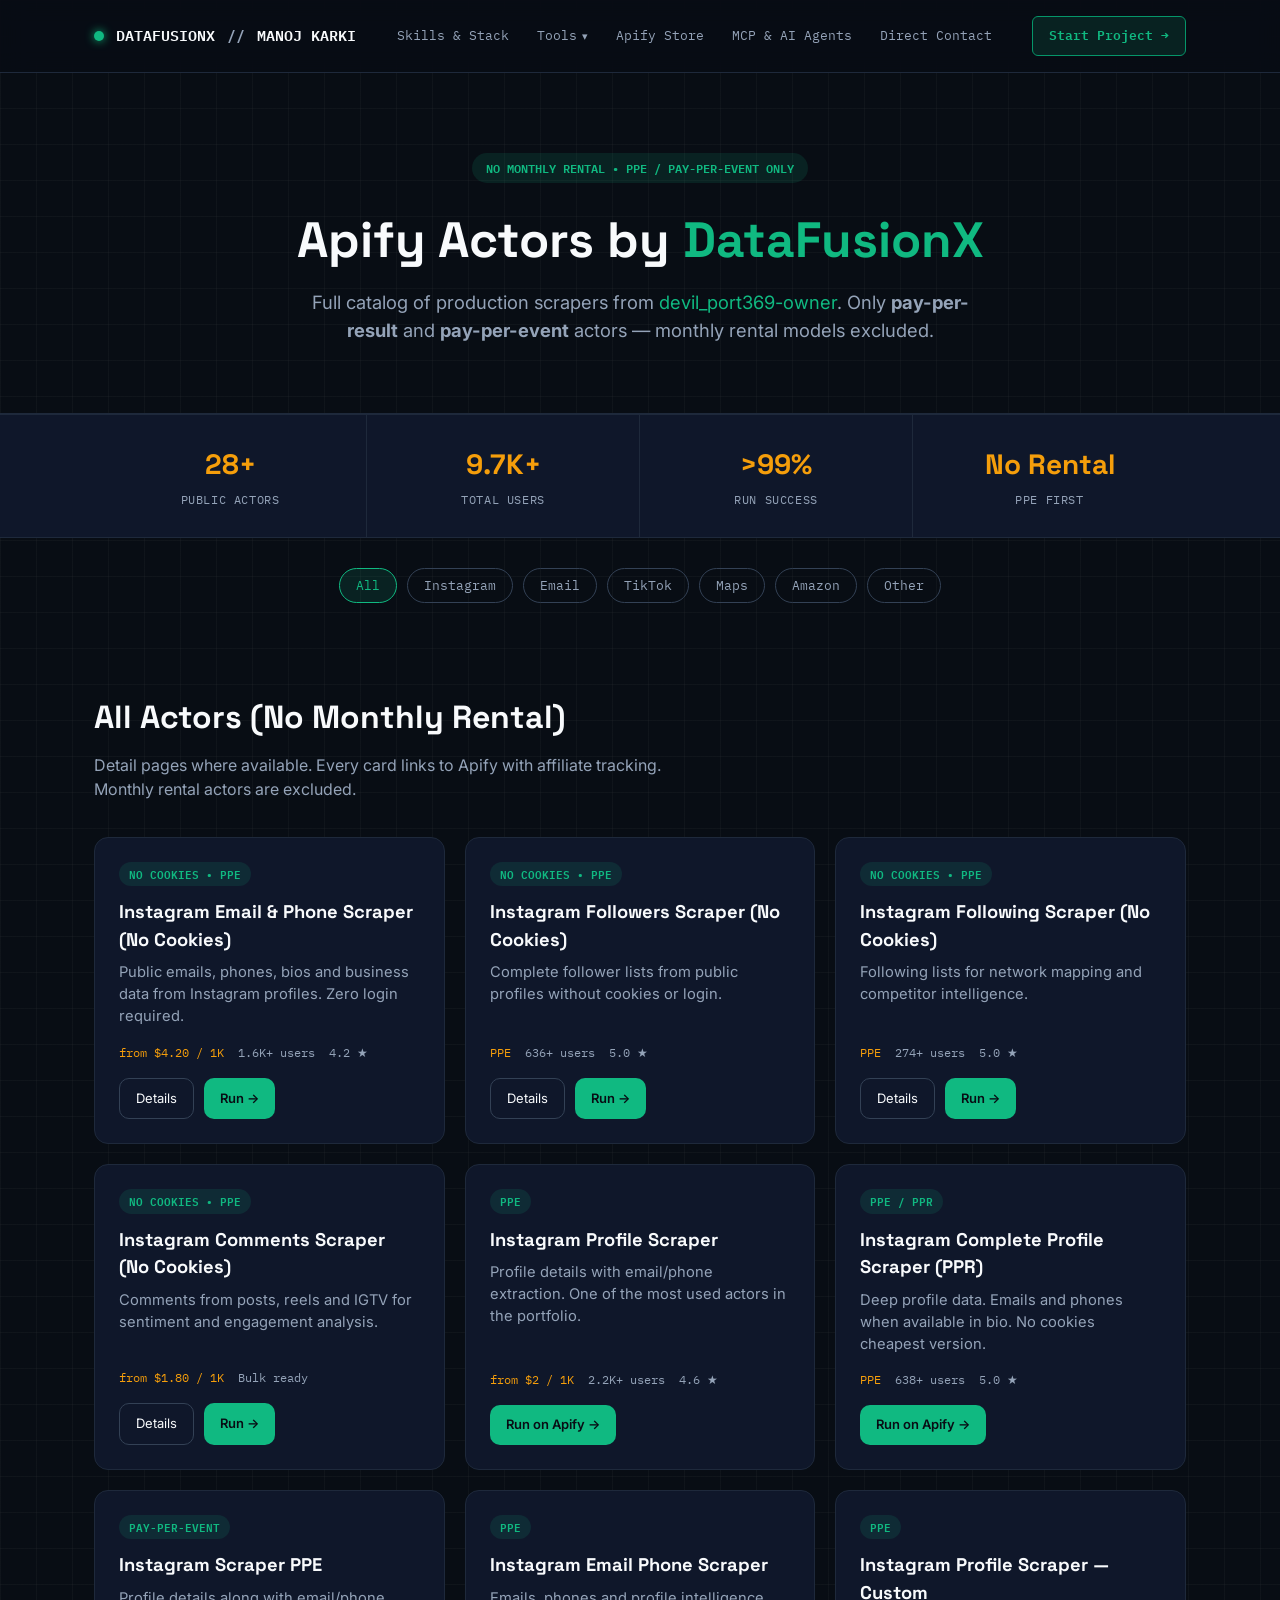
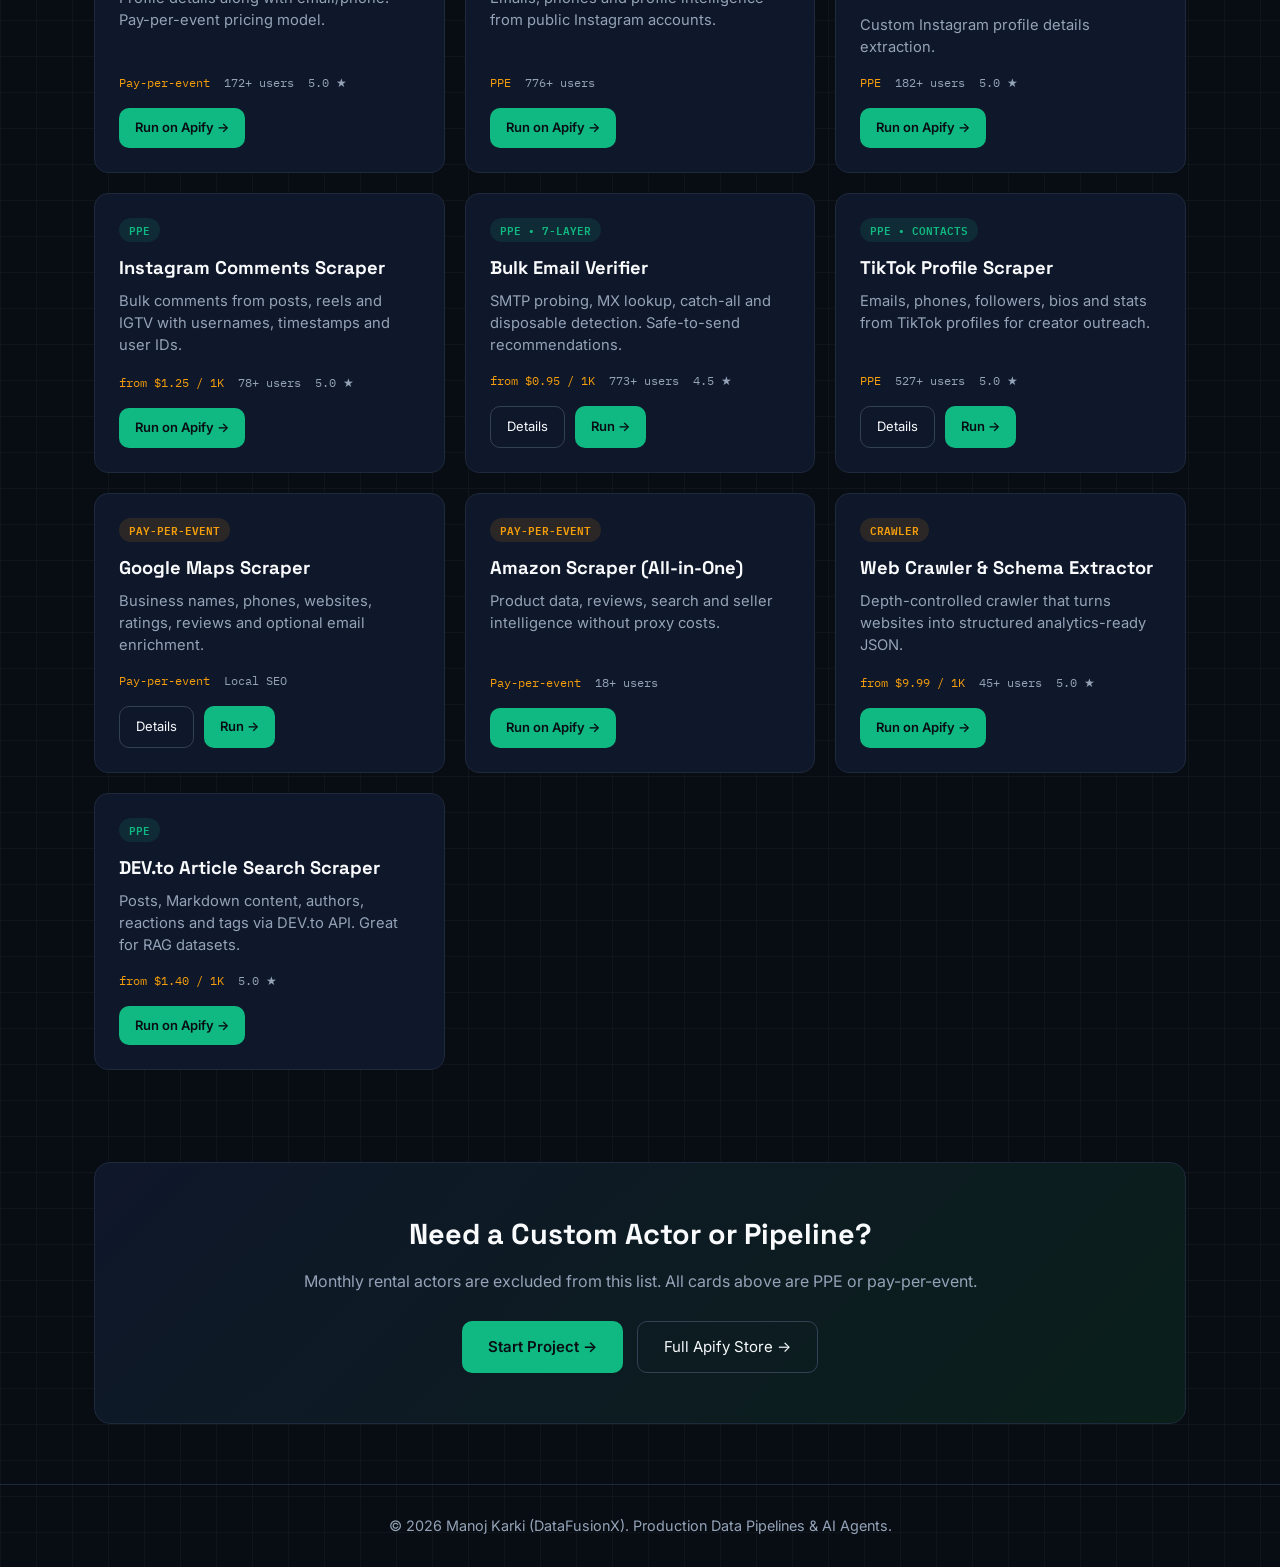
==== actors.html @ 28bcd838 "Add portfolio pages, shared CSS/JS, actors hub, sitemap, robots, llms.txt" ====
<!DOCTYPE html>
<html lang="en">
<head>
  <meta charset="UTF-8">
  <meta name="viewport" content="width=device-width, initial-scale=1.0">
  <title>All Apify Actors by DataFusionX — PPE & Pay-Per-Event Scrapers (No Monthly Rental)</title>
  <meta name="description" content="Full catalog of DataFusionX Apify Actors by Manoj Karki. Instagram, TikTok, Google Maps, Email Verifier, Amazon and more. Pay-per-result and pay-per-event only — no monthly rental.">
  <meta name="keywords" content="apify actors, datafusionx, instagram scraper, tiktok scraper, google maps scraper, email verifier, pay per result, no monthly rental">
  <link rel="canonical" href="https://manojkarki2020.com.np/actors.html">
  <meta property="og:type" content="website">
  <meta property="og:url" content="https://manojkarki2020.com.np/actors.html">
  <meta property="og:title" content="All Apify Actors by DataFusionX — PPE Only">
  <meta property="og:description" content="Production Apify Actors. No monthly rental. Pay only for results.">
  <meta property="og:image" content="https://manojkarki2020.com.np/og-image.jpg">
  <link rel="preconnect" href="https://fonts.googleapis.com">
  <link rel="preconnect" href="https://fonts.gstatic.com" crossorigin>
  <link href="https://fonts.googleapis.com/css2?family=Space+Grotesk:wght@400;500;600;700&family=IBM+Plex+Mono:wght@400;500;600&family=Inter:wght@400;500;600;700&display=swap" rel="stylesheet">
  <link rel="stylesheet" href="assets/css/style.css">
</head>
<body class="bg-grid">

  <header class="site">
    <div class="wrap nav-inner">
      <a href="https://manojkarki2020.com.np/" class="brand">
        <span class="dot"></span>
        DATAFUSIONX <span style="color:var(--bone-dim)">//</span> MANOJ KARKI
      </a>
      <nav class="desktop-links">
        <a href="https://manojkarki2020.com.np/#skills">Skills & Stack</a>
        <div class="nav-dropdown">
          <a href="/actors.html">Tools</a>
          <div class="dropdown-menu">
            <a href="/instagram-email-scraper.html">Instagram Email & Phone Scraper</a>
            <a href="/instagram-followers-scraper.html">Instagram Followers Scraper</a>
            <a href="/instagram-following-scraper.html">Instagram Following Scraper</a>
            <a href="/instagram-comments-scraper.html">Instagram Comments Scraper</a>
            <a href="/email-verifier.html">Email Verifier</a>
            <a href="/tiktok-scraper.html">TikTok Profile Scraper</a>
            <a href="/google-maps-scraper.html">Google Maps Scraper</a>
            <a href="/actors.html" style="border-top:1px solid var(--line); margin-top:6px; padding-top:12px; color:var(--moss);">View All Tools →</a>
          </div>
        </div>
        <a href="https://apify.com/devil_port369-owner?fpr=lklf0" target="_blank">Apify Store</a>
        <a href="https://manojkarki2020.com.np/#mcp">MCP & AI Agents</a>
        <a href="https://manojkarki2020.com.np/#contact">Direct Contact</a>
      </nav>
      <a class="nav-cta" href="https://manojkarki2020.com.np/#onboarding">Start Project →</a>
      <button class="mobile-toggle" id="menuOpen" aria-label="Open Navigation Menu">☰</button>
    </div>
  </header>

  <div class="drawer-overlay" id="drawerOverlay"></div>
  <div class="mobile-drawer" id="mobileDrawer">
    <a href="https://manojkarki2020.com.np/#skills">Skills & Stack</a>
    <a href="/actors.html" style="color:var(--moss); font-weight:600;">All Tools</a>
    <a href="/instagram-email-scraper.html">→ Instagram Email Scraper</a>
    <a href="/instagram-followers-scraper.html">→ Instagram Followers</a>
    <a href="/instagram-following-scraper.html">→ Instagram Following</a>
    <a href="/instagram-comments-scraper.html">→ Instagram Comments</a>
    <a href="/email-verifier.html">→ Email Verifier</a>
    <a href="/tiktok-scraper.html">→ TikTok Scraper</a>
    <a href="/google-maps-scraper.html">→ Google Maps Scraper</a>
    <a href="https://apify.com/devil_port369-owner?fpr=lklf0" target="_blank">Apify Store ↗</a>
    <a href="https://manojkarki2020.com.np/#mcp">MCP & AI Agents</a>
    <a href="https://manojkarki2020.com.np/#contact">Direct Contact</a>
    <a class="nav-cta" href="https://manojkarki2020.com.np/#onboarding" style="text-align:center; margin-top:20px;">Start Project →</a>
  </div>

  <section class="hero-center">
    <div class="wrap">
      <div class="badge">NO MONTHLY RENTAL • PPE / PAY-PER-EVENT ONLY</div>
      <h1 class="section-title" style="font-size:clamp(2.2rem,5vw,3.1rem);">Apify Actors by <span style="color:var(--moss)">DataFusionX</span></h1>
      <p class="hero-desc">
        Full catalog of production scrapers from
        <a href="https://apify.com/devil_port369-owner?fpr=lklf0" target="_blank" style="color:var(--moss);">devil_port369-owner</a>.
        Only <strong>pay-per-result</strong> and <strong>pay-per-event</strong> actors — monthly rental models excluded.
      </p>
    </div>
  </section>

  <div class="stats-strip">
    <div class="wrap">
      <div class="stats-grid">
        <div class="stat-card"><div class="stat-num">28+</div><div class="stat-lbl">PUBLIC ACTORS</div></div>
        <div class="stat-card"><div class="stat-num">9.7K+</div><div class="stat-lbl">TOTAL USERS</div></div>
        <div class="stat-card"><div class="stat-num">&gt;99%</div><div class="stat-lbl">RUN SUCCESS</div></div>
        <div class="stat-card"><div class="stat-num">No Rental</div><div class="stat-lbl">PPE FIRST</div></div>
      </div>
    </div>
  </div>

  <div class="wrap">
    <div class="filter-bar">
      <button class="filter-btn active" data-filter="all">All</button>
      <button class="filter-btn" data-filter="instagram">Instagram</button>
      <button class="filter-btn" data-filter="email">Email</button>
      <button class="filter-btn" data-filter="tiktok">TikTok</button>
      <button class="filter-btn" data-filter="maps">Maps</button>
      <button class="filter-btn" data-filter="amazon">Amazon</button>
      <button class="filter-btn" data-filter="other">Other</button>
    </div>
  </div>

  <section>
    <div class="wrap">
      <h2 class="section-title">All Actors (No Monthly Rental)</h2>
      <p class="section-desc">Detail pages where available. Every card links to Apify with affiliate tracking. Monthly rental actors are excluded.</p>

      <div class="actor-grid" id="actorGrid">

        <div class="actor-card" data-cat="instagram">
          <div class="actor-badge">NO COOKIES • PPE</div>
          <h3>Instagram Email &amp; Phone Scraper (No Cookies)</h3>
          <p>Public emails, phones, bios and business data from Instagram profiles. Zero login required.</p>
          <div class="actor-meta"><div><span>from $4.20 / 1K</span></div><div>1.6K+ users</div><div>4.2 ★</div></div>
          <div class="actor-links">
            <a href="/instagram-email-scraper.html" class="btn-secondary">Details</a>
            <a href="https://apify.com/devil_port369-owner/instagram-email-phone-scraper-pay-per-result?fpr=lklf0" target="_blank" class="btn-primary">Run →</a>
          </div>
        </div>

        <div class="actor-card" data-cat="instagram">
          <div class="actor-badge">NO COOKIES • PPE</div>
          <h3>Instagram Followers Scraper (No Cookies)</h3>
          <p>Complete follower lists from public profiles without cookies or login.</p>
          <div class="actor-meta"><div><span>PPE</span></div><div>636+ users</div><div>5.0 ★</div></div>
          <div class="actor-links">
            <a href="/instagram-followers-scraper.html" class="btn-secondary">Details</a>
            <a href="https://apify.com/devil_port369-owner/instagram-follower?fpr=lklf0" target="_blank" class="btn-primary">Run →</a>
          </div>
        </div>

        <div class="actor-card" data-cat="instagram">
          <div class="actor-badge">NO COOKIES • PPE</div>
          <h3>Instagram Following Scraper (No Cookies)</h3>
          <p>Following lists for network mapping and competitor intelligence.</p>
          <div class="actor-meta"><div><span>PPE</span></div><div>274+ users</div><div>5.0 ★</div></div>
          <div class="actor-links">
            <a href="/instagram-following-scraper.html" class="btn-secondary">Details</a>
            <a href="https://apify.com/devil_port369-owner/instagram-following?fpr=lklf0" target="_blank" class="btn-primary">Run →</a>
          </div>
        </div>

        <div class="actor-card" data-cat="instagram">
          <div class="actor-badge">NO COOKIES • PPE</div>
          <h3>Instagram Comments Scraper (No Cookies)</h3>
          <p>Comments from posts, reels and IGTV for sentiment and engagement analysis.</p>
          <div class="actor-meta"><div><span>from $1.80 / 1K</span></div><div>Bulk ready</div></div>
          <div class="actor-links">
            <a href="/instagram-comments-scraper.html" class="btn-secondary">Details</a>
            <a href="https://apify.com/devil_port369-owner/instagram-comments?fpr=lklf0" target="_blank" class="btn-primary">Run →</a>
          </div>
        </div>

        <div class="actor-card" data-cat="instagram">
          <div class="actor-badge">PPE</div>
          <h3>Instagram Profile Scraper</h3>
          <p>Profile details with email/phone extraction. One of the most used actors in the portfolio.</p>
          <div class="actor-meta"><div><span>from $2 / 1K</span></div><div>2.2K+ users</div><div>4.6 ★</div></div>
          <div class="actor-links">
            <a href="https://apify.com/devil_port369-owner/instagram-scraper?fpr=lklf0" target="_blank" class="btn-primary">Run on Apify →</a>
          </div>
        </div>

        <div class="actor-card" data-cat="instagram">
          <div class="actor-badge">PPE / PPR</div>
          <h3>Instagram Complete Profile Scraper (PPR)</h3>
          <p>Deep profile data. Emails and phones when available in bio. No cookies cheapest version.</p>
          <div class="actor-meta"><div><span>PPE</span></div><div>638+ users</div><div>5.0 ★</div></div>
          <div class="actor-links">
            <a href="https://apify.com/devil_port369-owner/instagram-complete-profile-scraper-ppr?fpr=lklf0" target="_blank" class="btn-primary">Run on Apify →</a>
          </div>
        </div>

        <div class="actor-card" data-cat="instagram">
          <div class="actor-badge">PAY-PER-EVENT</div>
          <h3>Instagram Scraper PPE</h3>
          <p>Profile details along with email/phone. Pay-per-event pricing model.</p>
          <div class="actor-meta"><div><span>Pay-per-event</span></div><div>172+ users</div><div>5.0 ★</div></div>
          <div class="actor-links">
            <a href="https://apify.com/devil_port369-owner/instagram-scraper-ppe?fpr=lklf0" target="_blank" class="btn-primary">Run on Apify →</a>
          </div>
        </div>

        <div class="actor-card" data-cat="instagram">
          <div class="actor-badge">PPE</div>
          <h3>Instagram Email Phone Scraper</h3>
          <p>Emails, phones and profile intelligence from public Instagram accounts.</p>
          <div class="actor-meta"><div><span>PPE</span></div><div>776+ users</div></div>
          <div class="actor-links">
            <a href="https://apify.com/devil_port369-owner/instagram-email-phone-scraper?fpr=lklf0" target="_blank" class="btn-primary">Run on Apify →</a>
          </div>
        </div>

        <div class="actor-card" data-cat="instagram">
          <div class="actor-badge">PPE</div>
          <h3>Instagram Profile Scraper — Custom</h3>
          <p>Custom Instagram profile details extraction.</p>
          <div class="actor-meta"><div><span>PPE</span></div><div>182+ users</div><div>5.0 ★</div></div>
          <div class="actor-links">
            <a href="https://apify.com/devil_port369-owner/instagram-profile-scraper---custom?fpr=lklf0" target="_blank" class="btn-primary">Run on Apify →</a>
          </div>
        </div>

        <div class="actor-card" data-cat="instagram">
          <div class="actor-badge">PPE</div>
          <h3>Instagram Comments Scraper</h3>
          <p>Bulk comments from posts, reels and IGTV with usernames, timestamps and user IDs.</p>
          <div class="actor-meta"><div><span>from $1.25 / 1K</span></div><div>78+ users</div><div>5.0 ★</div></div>
          <div class="actor-links">
            <a href="https://apify.com/devil_port369-owner/instagram-comments-scraper?fpr=lklf0" target="_blank" class="btn-primary">Run on Apify →</a>
          </div>
        </div>

        <div class="actor-card" data-cat="email">
          <div class="actor-badge">PPE • 7-LAYER</div>
          <h3>Bulk Email Verifier</h3>
          <p>SMTP probing, MX lookup, catch-all and disposable detection. Safe-to-send recommendations.</p>
          <div class="actor-meta"><div><span>from $0.95 / 1K</span></div><div>773+ users</div><div>4.5 ★</div></div>
          <div class="actor-links">
            <a href="/email-verifier.html" class="btn-secondary">Details</a>
            <a href="https://apify.com/devil_port369-owner/email-verifier?fpr=lklf0" target="_blank" class="btn-primary">Run →</a>
          </div>
        </div>

        <div class="actor-card" data-cat="tiktok">
          <div class="actor-badge">PPE • CONTACTS</div>
          <h3>TikTok Profile Scraper</h3>
          <p>Emails, phones, followers, bios and stats from TikTok profiles for creator outreach.</p>
          <div class="actor-meta"><div><span>PPE</span></div><div>527+ users</div><div>5.0 ★</div></div>
          <div class="actor-links">
            <a href="/tiktok-scraper.html" class="btn-secondary">Details</a>
            <a href="https://apify.com/devil_port369-owner/tiktok-profile-scraper?fpr=lklf0" target="_blank" class="btn-primary">Run →</a>
          </div>
        </div>

        <div class="actor-card" data-cat="maps">
          <div class="actor-badge secondary">PAY-PER-EVENT</div>
          <h3>Google Maps Scraper</h3>
          <p>Business names, phones, websites, ratings, reviews and optional email enrichment.</p>
          <div class="actor-meta"><div><span>Pay-per-event</span></div><div>Local SEO</div></div>
          <div class="actor-links">
            <a href="/google-maps-scraper.html" class="btn-secondary">Details</a>
            <a href="https://apify.com/devil_port369-owner/google-maps-scraper?fpr=lklf0" target="_blank" class="btn-primary">Run →</a>
          </div>
        </div>

        <div class="actor-card" data-cat="amazon">
          <div class="actor-badge secondary">PAY-PER-EVENT</div>
          <h3>Amazon Scraper (All-in-One)</h3>
          <p>Product data, reviews, search and seller intelligence without proxy costs.</p>
          <div class="actor-meta"><div><span>Pay-per-event</span></div><div>18+ users</div></div>
          <div class="actor-links">
            <a href="https://apify.com/devil_port369-owner/amazon-scraper?fpr=lklf0" target="_blank" class="btn-primary">Run on Apify →</a>
          </div>
        </div>

        <div class="actor-card" data-cat="other">
          <div class="actor-badge secondary">CRAWLER</div>
          <h3>Web Crawler &amp; Schema Extractor</h3>
          <p>Depth-controlled crawler that turns websites into structured analytics-ready JSON.</p>
          <div class="actor-meta"><div><span>from $9.99 / 1K</span></div><div>45+ users</div><div>5.0 ★</div></div>
          <div class="actor-links">
            <a href="https://apify.com/devil_port369-owner/web-crawler?fpr=lklf0" target="_blank" class="btn-primary">Run on Apify →</a>
          </div>
        </div>

        <div class="actor-card" data-cat="other">
          <div class="actor-badge">PPE</div>
          <h3>DEV.to Article Search Scraper</h3>
          <p>Posts, Markdown content, authors, reactions and tags via DEV.to API. Great for RAG datasets.</p>
          <div class="actor-meta"><div><span>from $1.40 / 1K</span></div><div>5.0 ★</div></div>
          <div class="actor-links">
            <a href="https://apify.com/devil_port369-owner/devto-article-search-scraper?fpr=lklf0" target="_blank" class="btn-primary">Run on Apify →</a>
          </div>
        </div>

      </div>
    </div>
  </section>

  <div class="wrap">
    <div class="cta-box">
      <h2>Need a Custom Actor or Pipeline?</h2>
      <p>Monthly rental actors are excluded from this list. All cards above are PPE or pay-per-event.</p>
      <div style="display:flex; gap:14px; justify-content:center; flex-wrap:wrap;">
        <a href="https://manojkarki2020.com.np/#onboarding" class="btn-primary">Start Project →</a>
        <a href="https://apify.com/devil_port369-owner?fpr=lklf0" target="_blank" class="btn-secondary">Full Apify Store →</a>
      </div>
    </div>
  </div>

  <footer>
    <div class="wrap">
      © <span id="year"></span> Manoj Karki (DataFusionX). Production Data Pipelines &amp; AI Agents.
    </div>
  </footer>

  <script src="assets/js/main.js"></script>
</body>
</html>
---- assets/css/style.css ----
/* =====================================================
   DataFusionX Portfolio - Shared Styles
   https://manojkarki2020.com.np
   ===================================================== */

:root {
  --carbon: #080d14;
  --panel: #0f172a;
  --panel-hover: #1e293b;
  --line: #1e293b;
  --line-active: #334155;
  --bone: #f8fafc;
  --bone-dim: #94a3b8;
  --moss: #10b981;
  --moss-dim: #059669;
  --gold: #f59e0b;
  --gold-dim: #d97706;
  --cyan: #06b6d4;
  --accent-glow: rgba(16, 185, 129, 0.12);
}

* { box-sizing: border-box; margin: 0; padding: 0; }
html { scroll-behavior: smooth; }
body {
  background: var(--carbon);
  color: var(--bone);
  font-family: 'Inter', sans-serif;
  -webkit-font-smoothing: antialiased;
  line-height: 1.5;
  overflow-x: hidden;
}
a { color: inherit; text-decoration: none; }
::selection { background: var(--moss); color: var(--carbon); }
.wrap { max-width: 1140px; margin: 0 auto; padding: 0 24px; }
.bg-grid {
  background-image:
    linear-gradient(rgba(248, 250, 252, 0.03) 1px, transparent 1px),
    linear-gradient(90deg, rgba(248, 250, 252, 0.03) 1px, transparent 1px);
  background-size: 36px 36px;
}

/* ===== Header / Nav ===== */
header.site {
  position: sticky; top: 0; z-index: 100;
  background: rgba(8, 13, 20, 0.9);
  backdrop-filter: blur(12px);
  border-bottom: 1px solid var(--line);
}
.nav-inner {
  display: flex;
  align-items: center;
  justify-content: space-between;
  height: 72px;
}
.brand {
  display: flex;
  align-items: center;
  gap: 12px;
  font-family: 'IBM Plex Mono', monospace;
  font-weight: 600;
  font-size: 15px;
}
.brand .dot {
  width: 10px; height: 10px;
  border-radius: 50%;
  background: var(--moss);
  box-shadow: 0 0 10px var(--moss);
}
nav.desktop-links {
  display: flex;
  gap: 28px;
  font-family: 'IBM Plex Mono', monospace;
  font-size: 13px;
  color: var(--bone-dim);
}
nav.desktop-links a { transition: color 0.15s; }
nav.desktop-links a:hover { color: var(--gold); }
.nav-cta {
  font-family: 'IBM Plex Mono', monospace;
  font-size: 13px;
  font-weight: 600;
  border: 1px solid var(--moss-dim);
  color: var(--moss);
  padding: 9px 16px;
  border-radius: 6px;
  transition: all 0.2s;
  background: var(--accent-glow);
}
.nav-cta:hover {
  border-color: var(--moss);
  background: var(--moss);
  color: var(--carbon);
}

/* Dropdown */
.nav-dropdown { position: relative; }
.nav-dropdown > a {
  display: flex;
  align-items: center;
  gap: 5px;
  cursor: pointer;
}
.nav-dropdown > a::after {
  content: '▾';
  font-size: 11px;
  transition: transform 0.2s;
}
.nav-dropdown:hover > a::after { transform: rotate(180deg); }
.dropdown-menu {
  position: absolute;
  top: 100%;
  left: 50%;
  transform: translateX(-50%);
  margin-top: 12px;
  background: var(--panel);
  border: 1px solid var(--line);
  border-radius: 10px;
  min-width: 270px;
  padding: 8px 0;
  opacity: 0;
  visibility: hidden;
  transition: all 0.2s;
  box-shadow: 0 12px 30px rgba(0,0,0,0.4);
  z-index: 200;
}
.nav-dropdown:hover .dropdown-menu {
  opacity: 1;
  visibility: visible;
}
.dropdown-menu a {
  display: block;
  padding: 11px 18px;
  font-size: 13px;
  color: var(--bone-dim);
  transition: all 0.15s;
}
.dropdown-menu a:hover {
  background: var(--accent-glow);
  color: var(--moss);
}
.dropdown-menu .dropdown-label {
  padding: 8px 18px 4px;
  font-size: 11px;
  color: var(--gold);
  text-transform: uppercase;
  letter-spacing: 0.08em;
  font-weight: 600;
}

/* Mobile */
.mobile-toggle {
  display: none;
  background: none;
  border: none;
  color: var(--bone);
  font-size: 24px;
  cursor: pointer;
}
.drawer-overlay {
  position: fixed;
  inset: 0;
  background: rgba(0,0,0,0.6);
  opacity: 0;
  pointer-events: none;
  transition: opacity 0.3s;
  z-index: 85;
}
.drawer-overlay.open {
  opacity: 1;
  pointer-events: auto;
}
.mobile-drawer {
  position: fixed;
  top: 0;
  right: 0;
  width: 290px;
  height: 100vh;
  background: var(--panel);
  border-left: 1px solid var(--line);
  padding: 80px 24px 24px;
  display: flex;
  flex-direction: column;
  gap: 16px;
  transform: translateX(100%);
  transition: transform 0.3s ease;
  z-index: 90;
  font-family: 'IBM Plex Mono', monospace;
  overflow-y: auto;
}
.mobile-drawer.open { transform: translateX(0); }
.mobile-drawer a {
  font-size: 15px;
  color: var(--bone-dim);
}
.mobile-drawer a:hover { color: var(--gold); }

/* ===== Common Components ===== */
.badge {
  display: inline-flex;
  align-items: center;
  gap: 8px;
  background: var(--accent-glow);
  color: var(--moss);
  font-family: 'IBM Plex Mono', monospace;
  font-size: 12px;
  font-weight: 600;
  padding: 6px 14px;
  border-radius: 20px;
  margin-bottom: 20px;
}
.btn-primary {
  background: var(--moss);
  color: var(--carbon);
  font-weight: 600;
  padding: 14px 26px;
  border-radius: 10px;
  font-size: 15px;
  display: inline-flex;
  align-items: center;
  gap: 8px;
  transition: background 0.2s;
  border: none;
  cursor: pointer;
}
.btn-primary:hover { background: var(--moss-dim); }
.btn-secondary {
  background: transparent;
  border: 1px solid var(--line-active);
  color: var(--bone);
  padding: 14px 26px;
  border-radius: 10px;
  font-size: 15px;
  transition: all 0.2s;
  cursor: pointer;
}
.btn-secondary:hover {
  border-color: var(--moss);
  color: var(--moss);
}

/* Stats */
.stats-strip {
  border-top: 1px solid var(--line);
  border-bottom: 1px solid var(--line);
  background: var(--panel);
}
.stats-grid { display: grid; grid-template-columns: repeat(4, 1fr); }
.stat-card {
  padding: 28px 20px;
  border-right: 1px solid var(--line);
  text-align: center;
}
.stat-card:last-child { border-right: none; }
.stat-num {
  font-family: 'Space Grotesk', sans-serif;
  font-size: 28px;
  font-weight: 700;
  color: var(--gold);
}
.stat-lbl {
  font-family: 'IBM Plex Mono', monospace;
  font-size: 12px;
  color: var(--bone-dim);
  margin-top: 6px;
  letter-spacing: 0.05em;
}

/* Sections */
section { padding: 72px 0; }
.section-title {
  font-family: 'Space Grotesk', sans-serif;
  font-size: 28px;
  font-weight: 700;
  margin-bottom: 12px;
}
.section-desc {
  color: var(--bone-dim);
  margin-bottom: 36px;
  max-width: 600px;
}

/* Cards */
.features-grid {
  display: grid;
  grid-template-columns: repeat(auto-fill, minmax(300px, 1fr));
  gap: 20px;
}
.feature-card {
  background: var(--panel);
  border: 1px solid var(--line);
  border-radius: 12px;
  padding: 26px;
  transition: border-color 0.2s;
}
.feature-card:hover { border-color: var(--moss); }
.feature-card h3 {
  font-family: 'Space Grotesk', sans-serif;
  font-size: 1.1rem;
  margin-bottom: 10px;
}
.feature-card p {
  color: var(--bone-dim);
  font-size: 0.95rem;
}

/* Code */
.code-block {
  background: #020617;
  border: 1px solid var(--line);
  border-radius: 12px;
  padding: 24px;
  overflow-x: auto;
  font-family: 'IBM Plex Mono', monospace;
  font-size: 13px;
  line-height: 1.55;
  color: #e2e8f0;
  white-space: pre;
}

/* CTA */
.cta-box {
  background: linear-gradient(135deg, #0f172a, #0a1f1a);
  border: 1px solid var(--line);
  border-radius: 16px;
  padding: 50px 40px;
  text-align: center;
  margin: 20px 0 60px;
}
.cta-box h2 {
  font-family: 'Space Grotesk', sans-serif;
  font-size: 1.8rem;
  margin-bottom: 12px;
}
.cta-box p {
  color: var(--bone-dim);
  margin-bottom: 28px;
}

/* FAQ */
.faq-item {
  border-bottom: 1px solid var(--line);
  padding: 22px 0;
}
.faq-item h3 {
  font-family: 'Space Grotesk', sans-serif;
  font-size: 1.1rem;
  margin-bottom: 8px;
}
.faq-item p {
  color: var(--bone-dim);
  font-size: 0.95rem;
}

/* Footer */
footer {
  border-top: 1px solid var(--line);
  padding: 30px 0;
  text-align: center;
  color: var(--bone-dim);
  font-size: 0.9rem;
}

/* ===== Actor Detail Pages ===== */
.hero {
  padding: 90px 0 60px;
  border-bottom: 1px solid var(--line);
}
.hero h1 {
  font-family: 'Space Grotesk', sans-serif;
  font-size: clamp(2.1rem, 5vw, 3rem);
  font-weight: 700;
  line-height: 1.15;
  margin-bottom: 18px;
}
.hero h1 span { color: var(--moss); }
.hero-desc {
  font-size: 1.15rem;
  color: var(--bone-dim);
  max-width: 680px;
  margin-bottom: 32px;
}
.hero-actions {
  display: flex;
  gap: 14px;
  flex-wrap: wrap;
}

/* ===== Actors Hub ===== */
.hero-center {
  padding: 80px 0 40px;
  text-align: center;
  border-bottom: 1px solid var(--line);
}
.hero-center .hero-desc {
  margin: 0 auto 28px;
}
.filter-bar {
  display: flex;
  flex-wrap: wrap;
  gap: 10px;
  justify-content: center;
  padding: 30px 0 10px;
}
.filter-btn {
  font-family: 'IBM Plex Mono', monospace;
  font-size: 13px;
  padding: 8px 16px;
  border-radius: 20px;
  border: 1px solid var(--line-active);
  color: var(--bone-dim);
  background: transparent;
  cursor: pointer;
  transition: 0.2s;
}
.filter-btn:hover,
.filter-btn.active {
  border-color: var(--moss);
  color: var(--moss);
  background: var(--accent-glow);
}
.actor-grid {
  display: grid;
  grid-template-columns: repeat(auto-fill, minmax(320px, 1fr));
  gap: 20px;
}
.actor-card {
  background: var(--panel);
  border: 1px solid var(--line);
  border-radius: 14px;
  padding: 24px;
  display: flex;
  flex-direction: column;
  transition: 0.2s;
}
.actor-card:hover {
  border-color: var(--moss);
  transform: translateY(-3px);
  box-shadow: 0 12px 28px rgba(0,0,0,0.3);
}
.actor-badge {
  font-family: 'IBM Plex Mono', monospace;
  font-size: 11px;
  font-weight: 600;
  color: var(--moss);
  background: var(--accent-glow);
  padding: 4px 10px;
  border-radius: 20px;
  width: fit-content;
  margin-bottom: 12px;
}
.actor-badge.secondary {
  color: var(--gold);
  background: rgba(245,158,11,0.12);
}
.actor-card h3 {
  font-family: 'Space Grotesk', sans-serif;
  font-size: 1.15rem;
  margin-bottom: 8px;
}
.actor-card p {
  color: var(--bone-dim);
  font-size: 0.92rem;
  flex-grow: 1;
  margin-bottom: 16px;
}
.actor-meta {
  display: flex;
  gap: 14px;
  font-family: 'IBM Plex Mono', monospace;
  font-size: 12px;
  color: var(--bone-dim);
  margin-bottom: 16px;
}
.actor-meta span { color: var(--gold); }
.actor-links {
  display: flex;
  gap: 10px;
  flex-wrap: wrap;
}
.actor-links .btn-primary,
.actor-links .btn-secondary {
  padding: 10px 16px;
  font-size: 13px;
}

/* ===== Responsive ===== */
@media (max-width: 768px) {
  nav.desktop-links,
  .nav-cta { display: none; }
  .mobile-toggle { display: block; }
  .stats-grid { grid-template-columns: repeat(2, 1fr); }
  .stat-card { border-bottom: 1px solid var(--line); }
  .actor-grid { grid-template-columns: 1fr; }
  .features-grid { grid-template-columns: 1fr; }
}

/* =====================================================
   Homepage-specific styles
   ===================================================== */
.font-display { font-family: 'Space Grotesk', sans-serif; }
.font-mono { font-family: 'IBM Plex Mono', monospace; }

.hero-home { padding: 80px 0 60px; }
.hero-grid { display: grid; grid-template-columns: 1.15fr 0.85fr; gap: 48px; align-items: center; }
.eyebrow {
  font-family: 'IBM Plex Mono', monospace; font-size: 13px; letter-spacing: 0.12em; text-transform: uppercase;
  color: var(--gold); display: flex; align-items: center; gap: 10px; margin-bottom: 20px;
}
.eyebrow::before { content: ''; width: 24px; height: 2px; background: var(--gold); display: inline-block; }
.profile-badge { display: flex; align-items: center; gap: 20px; margin-bottom: 24px; }
.avatar-container { position: relative; width: 84px; height: 84px; flex-shrink: 0; }
.avatar-ring {
  position: absolute; inset: -4px; border-radius: 50%;
  background: conic-gradient(from 0deg, var(--moss), var(--cyan), var(--gold), var(--moss));
  animation: spinRing 4s linear infinite; opacity: 0.85;
}
.profile-img {
  position: relative; width: 84px; height: 84px; border-radius: 50%;
  border: 3px solid var(--panel); object-fit: cover; z-index: 2;
  animation: avatarFloat 3.5s ease-in-out infinite alternate;
  box-shadow: 0 0 20px rgba(16, 185, 129, 0.4);
}
@keyframes spinRing { 0% { transform: rotate(0deg); } 100% { transform: rotate(360deg); } }
@keyframes avatarFloat { 0% { transform: translateY(0) scale(1); } 100% { transform: translateY(-4px) scale(1.03); } }
.profile-title h1 { font-family: 'Space Grotesk', sans-serif; font-size: 38px; font-weight: 700; margin: 0; line-height: 1.1; }
.profile-title p { font-family: 'IBM Plex Mono', monospace; font-size: 14px; color: var(--moss); margin: 4px 0 0; }
.sub-hero { color: var(--bone-dim); font-size: 17px; line-height: 1.6; margin-bottom: 32px; }
.cta-row { display: flex; gap: 16px; flex-wrap: wrap; }
.btn {
  font-family: 'IBM Plex Mono', monospace; font-size: 14px; font-weight: 600;
  padding: 14px 24px; border-radius: 6px; display: inline-flex; align-items: center; gap: 10px;
  transition: all 0.2s; cursor: pointer; border: none;
}
.btn.btn-primary { background: var(--moss); color: var(--carbon); }
.btn.btn-primary:hover { background: #34d399; transform: translateY(-2px); box-shadow: 0 8px 20px rgba(16, 185, 129, 0.3); }
.btn-ghost { border: 1px solid var(--line-active); color: var(--bone); background: var(--panel); }
.btn-ghost:hover { border-color: var(--bone-dim); background: var(--panel-hover); transform: translateY(-2px); }

.terminal {
  background: var(--panel); border: 1px solid var(--line); border-radius: 12px;
  overflow: hidden; box-shadow: 0 20px 50px rgba(0,0,0,0.5);
}
.term-bar { display: flex; align-items: center; gap: 8px; padding: 12px 16px; background: #020617; border-bottom: 1px solid var(--line); }
.term-dot { width: 11px; height: 11px; border-radius: 50%; }
.term-body { padding: 20px; font-family: 'IBM Plex Mono', monospace; font-size: 13px; line-height: 1.8; min-height: 250px; color: #cbd5e1; }
.term-prompt { color: var(--moss); }
.term-line { opacity: 0; animation: fadeIn 0.3s forwards; }
.cursor { display: inline-block; width: 8px; height: 15px; background: var(--gold); vertical-align: -2px; animation: blink 1s step-end infinite; }
@keyframes fadeIn { to { opacity: 1; } }
@keyframes blink { 50% { opacity: 0; } }

.skills-grid { display: grid; grid-template-columns: repeat(4, 1fr); gap: 20px; }
.skill-card { background: var(--panel); border: 1px solid var(--line); border-radius: 10px; padding: 20px; transition: border-color 0.2s; }
.skill-card:hover { border-color: var(--moss); }
.skill-card h3 { font-family: 'Space Grotesk', sans-serif; font-size: 16px; color: var(--gold); margin: 0 0 12px; }
.skill-tags { display: flex; flex-wrap: wrap; gap: 8px; }
.skill-tag {
  font-family: 'IBM Plex Mono', monospace; font-size: 11.5px;
  background: #020617; border: 1px solid var(--line-active); padding: 4px 10px; border-radius: 4px; color: var(--bone-dim);
}

.section-head { margin-bottom: 48px; }
.kicker { font-family: 'IBM Plex Mono', monospace; font-size: 13px; letter-spacing: 0.12em; text-transform: uppercase; color: var(--moss); }
h2.section-title { font-family: 'Space Grotesk', sans-serif; font-size: 32px; font-weight: 700; margin: 8px 0 12px; }

/* Homepage actor cards (2-col) */
.home-actor-grid { display: grid; grid-template-columns: repeat(2, 1fr); gap: 24px; }
.home-actor-card {
  background: var(--panel); border: 1px solid var(--line); border-radius: 12px; padding: 28px;
  display: flex; flex-direction: column; justify-content: space-between; transition: all 0.2s;
}
.home-actor-card:hover { border-color: var(--moss); transform: translateY(-3px); box-shadow: 0 12px 30px rgba(0,0,0,0.3); }
.actor-header { display: flex; justify-content: space-between; align-items: flex-start; margin-bottom: 16px; }
.home-actor-card .actor-badge {
  font-family: 'IBM Plex Mono', monospace; font-size: 11px; padding: 4px 10px; border-radius: 20px;
  background: rgba(245, 158, 11, 0.12); color: var(--gold); border: 1px solid rgba(245, 158, 11, 0.3);
}
.actor-title { font-family: 'Space Grotesk', sans-serif; font-size: 20px; font-weight: 600; margin: 0 0 10px; color: var(--bone); }
.actor-usecase { color: var(--bone-dim); font-size: 14px; line-height: 1.6; margin-bottom: 20px; }
.actor-target { font-family: 'IBM Plex Mono', monospace; font-size: 12px; color: var(--cyan); margin-bottom: 20px; padding: 8px 12px; background: rgba(6, 182, 212, 0.08); border-radius: 6px; }
.actor-footer { display: flex; justify-content: space-between; align-items: center; border-top: 1px solid var(--line); padding-top: 16px; margin-top: auto; }
.actor-stat { font-family: 'IBM Plex Mono', monospace; font-size: 13px; color: var(--moss); }
.actor-link { font-family: 'IBM Plex Mono', monospace; font-size: 13px; font-weight: 600; color: var(--gold); display: flex; align-items: center; gap: 6px; }

.seo-board { background: var(--panel); border: 1px solid var(--line); border-radius: 12px; overflow: hidden; margin-top: 40px; }
.seo-row {
  display: grid; grid-template-columns: 2.2fr 1.5fr 1fr; gap: 16px; align-items: center;
  padding: 16px 24px; border-bottom: 1px solid var(--line); font-size: 14px;
}
.seo-row:last-child { border-bottom: none; }
.seo-row:hover { background: var(--panel-hover); }
.seo-title { font-family: 'Space Grotesk', sans-serif; font-weight: 600; color: var(--bone); }
.seo-kw { font-family: 'IBM Plex Mono', monospace; font-size: 12px; color: var(--cyan); }
.seo-action { text-align: right; font-family: 'IBM Plex Mono', monospace; font-size: 13px; font-weight: 600; color: var(--gold); }

.mcp-box { background: var(--panel); border: 1px solid var(--line); border-radius: 12px; padding: 36px; }
.mcp-grid { display: grid; grid-template-columns: repeat(3, 1fr); gap: 24px; margin-top: 32px; }
.mcp-card { background: #020617; border: 1px solid var(--line); border-radius: 8px; padding: 24px; }
.mcp-card h3 { font-family: 'Space Grotesk', sans-serif; font-size: 18px; color: var(--cyan); margin: 0 0 12px; }
.mcp-card p { font-size: 14px; color: var(--bone-dim); line-height: 1.6; margin: 0; }

.form-container { background: var(--panel); border: 1px solid var(--line); border-radius: 12px; padding: 40px; }
.form-grid { display: grid; grid-template-columns: repeat(2, 1fr); gap: 20px; }
.form-group { display: flex; flex-direction: column; gap: 8px; }
.form-group.full { grid-column: span 2; }
label { font-family: 'IBM Plex Mono', monospace; font-size: 13px; color: var(--bone); }
input, select, textarea {
  background: #020617; border: 1px solid var(--line-active); border-radius: 6px;
  padding: 12px 16px; color: var(--bone); font-family: 'Inter', sans-serif; font-size: 14px;
  transition: border-color 0.2s;
}
input:focus, select:focus, textarea:focus { outline: none; border-color: var(--moss); }
textarea { resize: vertical; min-height: 120px; }

.social-strip { border-top: 1px solid var(--line); background: var(--panel); padding: 50px 0; }
.social-grid { display: grid; grid-template-columns: repeat(3, 1fr); gap: 20px; }
.social-card {
  background: #020617; border: 1px solid var(--line); border-radius: 10px; padding: 24px;
  display: flex; align-items: center; justify-content: space-between; transition: all 0.2s; min-height: 90px;
}
.social-card:hover { border-color: var(--gold); transform: translateY(-2px); }
.social-info { display: flex; align-items: center; gap: 16px; }
.social-icon-box {
  width: 44px; height: 44px; border-radius: 8px; background: rgba(248, 250, 252, 0.05);
  display: flex; align-items: center; justify-content: center; font-size: 22px; flex-shrink: 0;
}
.social-text { display: flex; flex-direction: column; justify-content: center; }
.social-name { font-family: 'Space Grotesk', sans-serif; font-weight: 600; font-size: 16px; color: var(--bone); margin: 0; line-height: 1.2; }
.social-sub { font-family: 'IBM Plex Mono', monospace; font-size: 12px; color: var(--bone-dim); margin-top: 4px; }
.social-arrow { font-family: 'IBM Plex Mono', monospace; font-size: 14px; font-weight: 600; color: var(--gold); flex-shrink: 0; }

.chat-widget-btn {
  position: fixed; bottom: 28px; right: 28px; z-index: 99;
  background: var(--moss); color: var(--carbon); border: none; border-radius: 50px;
  padding: 14px 22px; font-family: 'IBM Plex Mono', monospace; font-weight: 600; font-size: 14px;
  box-shadow: 0 10px 25px rgba(16, 185, 129, 0.4); cursor: pointer; display: flex; align-items: center; gap: 10px;
  transition: transform 0.2s;
}
.chat-widget-btn:hover { transform: scale(1.05); }
.chat-drawer {
  position: fixed; bottom: 90px; right: 28px; width: 380px; height: 500px;
  background: var(--panel); border: 1px solid var(--line-active); border-radius: 12px;
  box-shadow: 0 20px 40px rgba(0,0,0,0.6); display: flex; flex-direction: column;
  z-index: 99; opacity: 0; pointer-events: none; transform: translateY(20px); transition: all 0.3s ease;
}
.chat-drawer.open { opacity: 1; pointer-events: auto; transform: translateY(0); }
.chat-header {
  background: #020617; padding: 16px 20px; border-bottom: 1px solid var(--line);
  display: flex; justify-content: space-between; align-items: center; border-radius: 12px 12px 0 0;
}
.chat-title { font-family: 'Space Grotesk', sans-serif; font-weight: 600; font-size: 15px; color: var(--moss); display: flex; align-items: center; gap: 8px; }
.chat-close { background: none; border: none; color: var(--bone-dim); font-size: 20px; cursor: pointer; }
.chat-messages { flex: 1; padding: 16px; overflow-y: auto; display: flex; flex-direction: column; gap: 12px; font-size: 13px; }
.msg { max-width: 85%; padding: 10px 14px; border-radius: 8px; line-height: 1.5; }
.msg-ai { background: #020617; border: 1px solid var(--line); color: var(--bone); align-self: flex-start; }
.msg-user { background: var(--moss-dim); color: var(--bone); align-self: flex-end; }
.chat-input-area { padding: 12px; border-top: 1px solid var(--line); display: flex; gap: 8px; background: #020617; border-radius: 0 0 12px 12px; }
.chat-input-area input { flex: 1; padding: 8px 12px; font-size: 13px; }

@media (max-width: 960px) {
  .skills-grid { grid-template-columns: repeat(2, 1fr); }
  .social-grid { grid-template-columns: 1fr; }
}
@media (max-width: 900px) {
  .hero-grid { grid-template-columns: 1fr; }
  .home-actor-grid { grid-template-columns: 1fr; }
  .mcp-grid { grid-template-columns: 1fr; }
  .form-grid { grid-template-columns: 1fr; }
  .form-group.full { grid-column: span 1; }
}
@media (max-width: 640px) {
  .skills-grid { grid-template-columns: 1fr; }
  .seo-row { grid-template-columns: 1fr; gap: 8px; }
  .seo-action { text-align: left; margin-top: 4px; }
  .chat-drawer { width: calc(100vw - 32px); right: 16px; bottom: 80px; }
}
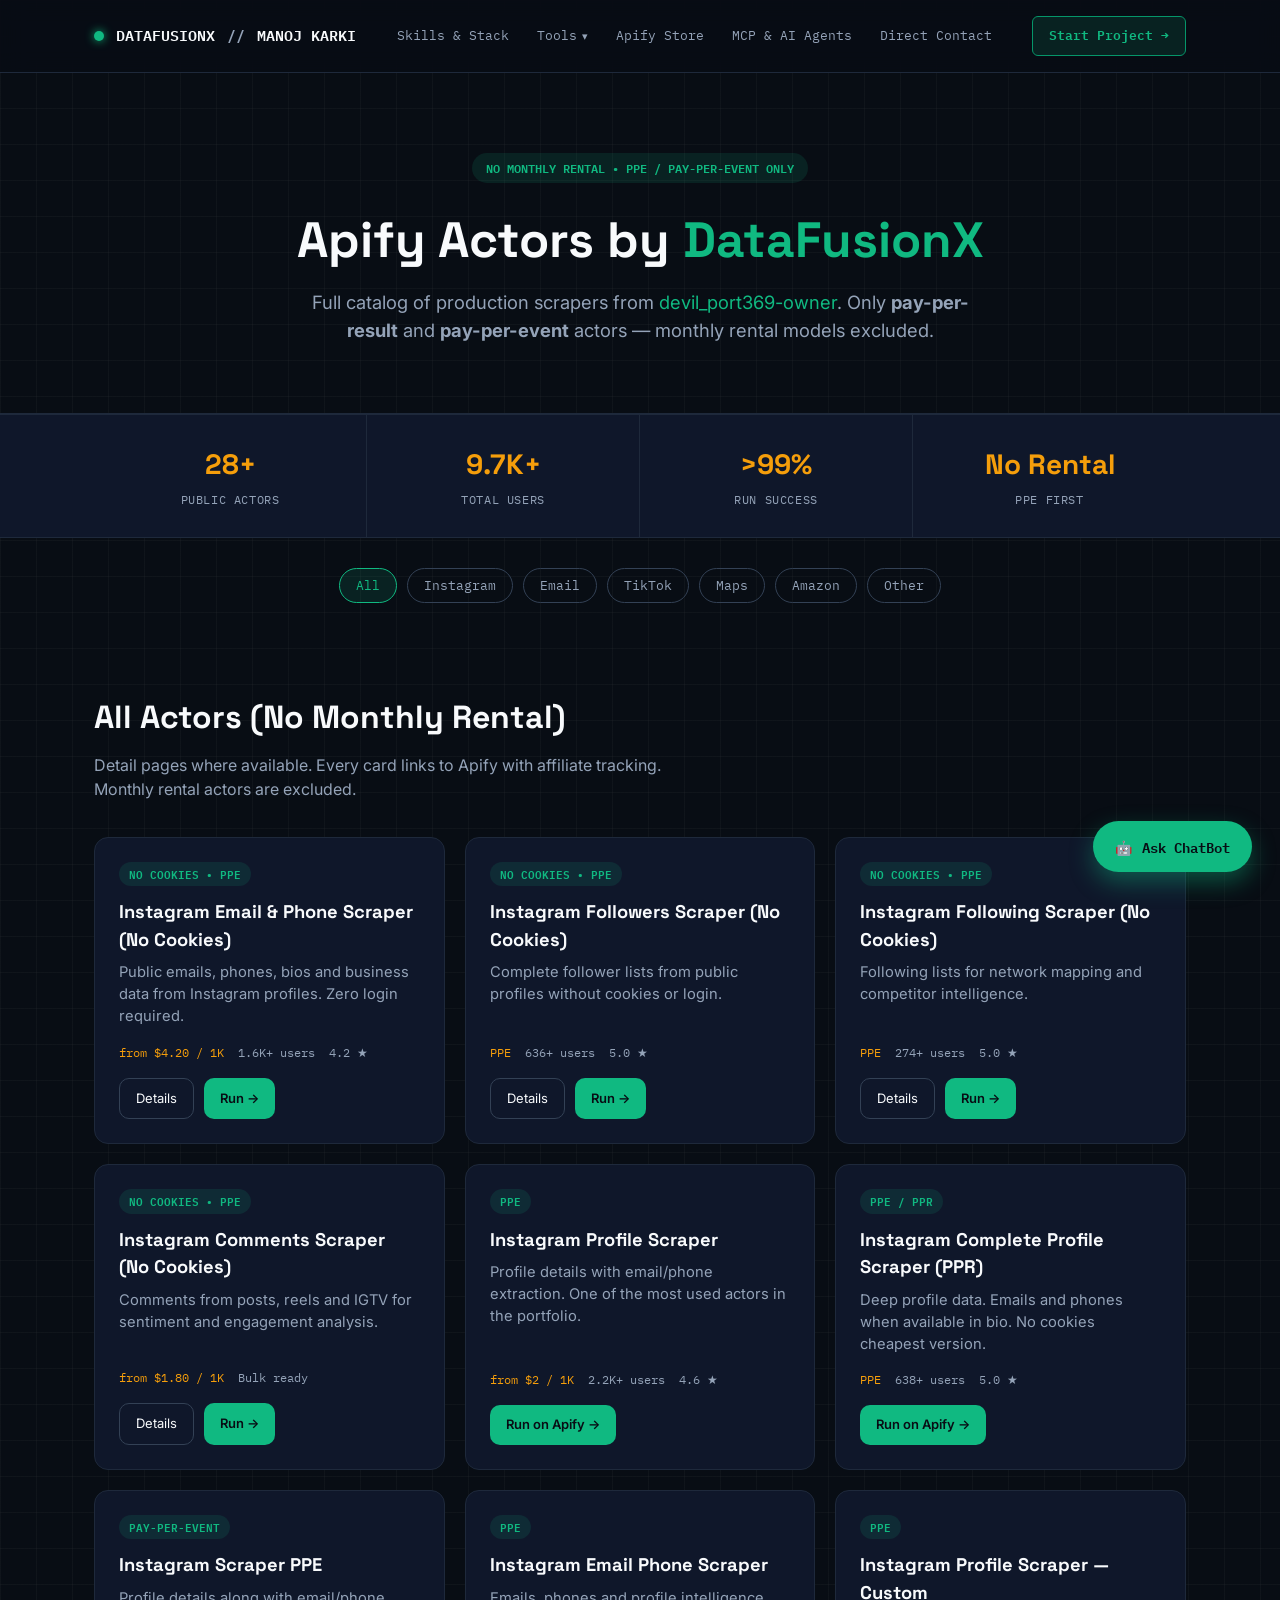
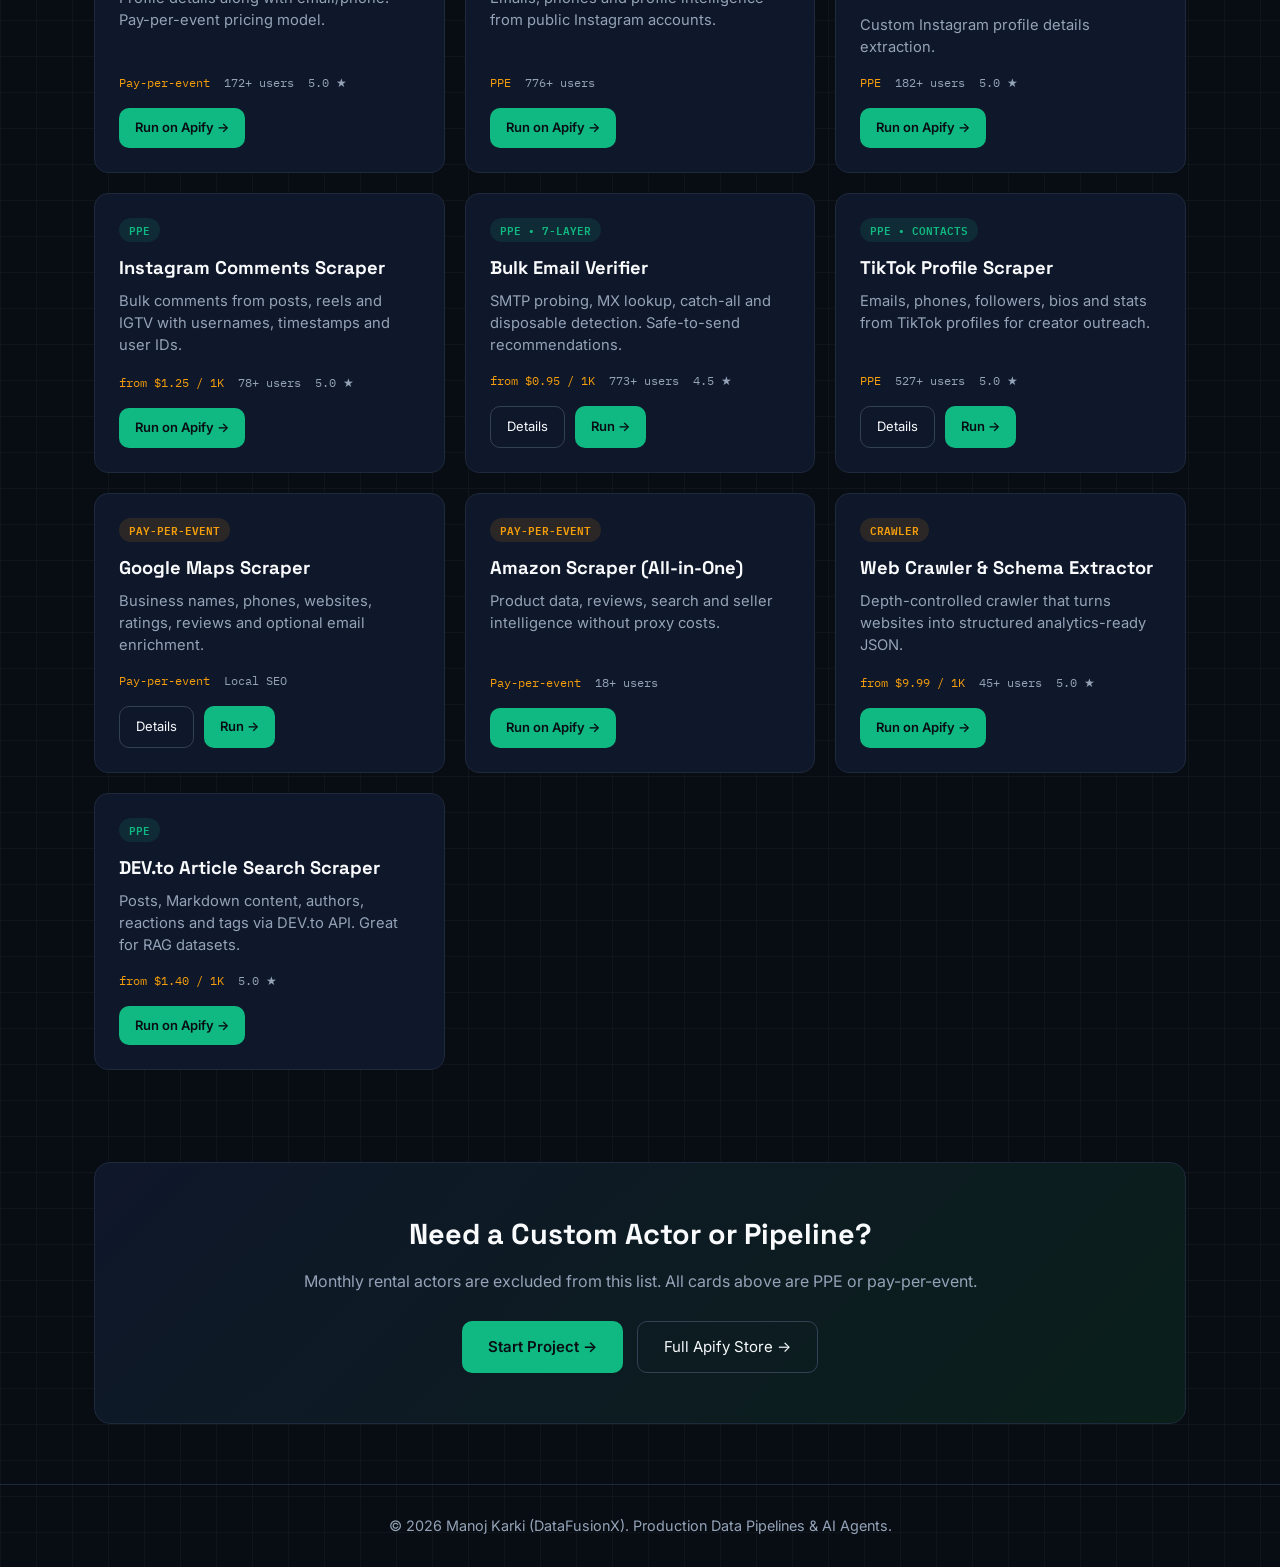
==== commit 1935e641: "Update actors.html" ====
--- a/actors.html
+++ b/actors.html
@@ -296,6 +296,25 @@
     </div>
   </footer>
 
+  <!-- Interactive Slide-Over AI Chatbot Widget -->
+<button class="chat-widget-btn" id="chatToggleBtn">
+  <span>🤖</span> Ask ChatBot
+</button>
+
+<div class="chat-drawer" id="chatDrawer">
+  <div class="chat-header">
+    <div class="chat-title"><span>⚡</span> DataFusionX Bot</div>
+    <button class="chat-close" id="chatCloseBtn">×</button>
+  </div>
+  <div class="chat-messages" id="chatMessages">
+    <div class="msg msg-ai">Hello! I am Manoj Karki's AI assistant. Ask me about custom scrapers, proxy rotation, Hermes local AI agents, or data feeds.</div>
+  </div>
+  <div class="chat-input-area">
+    <input type="text" id="chatInput" placeholder="Ask about Apify Actors or scrapers...">
+    <button class="btn btn-primary" id="chatSendBtn" style="padding: 8px 14px; font-size: 12px;">Send</button>
+  </div>
+</div>
+
   <script src="assets/js/main.js"></script>
 </body>
 </html>
--- a/assets/css/style.css
+++ b/assets/css/style.css
@@ -487,11 +487,24 @@
 @media (max-width: 768px) {
   nav.desktop-links,
   .nav-cta { display: none; }
-  .mobile-toggle { display: block; }
+  .mobile-toggle {
+    display: flex;
+    align-items: center;
+    justify-content: center;
+    width: 44px;
+    height: 44px;
+    position: relative;
+    z-index: 210;
+  }
   .stats-grid { grid-template-columns: repeat(2, 1fr); }
   .stat-card { border-bottom: 1px solid var(--line); }
   .actor-grid { grid-template-columns: 1fr; }
   .features-grid { grid-template-columns: 1fr; }
+
+  .wrap { padding: 0 16px; }
+  .form-container { padding: 24px 18px; }
+  .mcp-box { padding: 24px 18px; }
+  .form-grid { gap: 16px; }
 }
 
 /* =====================================================
@@ -605,8 +618,12 @@
 .form-group.full { grid-column: span 2; }
 label { font-family: 'IBM Plex Mono', monospace; font-size: 13px; color: var(--bone); }
 input, select, textarea {
+  width: 100%; 
   background: #020617; border: 1px solid var(--line-active); border-radius: 6px;
-  padding: 12px 16px; color: var(--bone); font-family: 'Inter', sans-serif; font-size: 14px;
+  padding: 12px 16px; 
+  color: var(--bone); 
+  font-family: 'Inter',
+  sans-serif; font-size: 14px;
   transition: border-color 0.2s;
 }
 input:focus, select:focus, textarea:focus { outline: none; border-color: var(--moss); }
@@ -674,3 +691,13 @@
   .seo-action { text-align: left; margin-top: 4px; }
   .chat-drawer { width: calc(100vw - 32px); right: 16px; bottom: 80px; }
 }
+
+@media (max-width: 768px) {
+  .section-head { text-align: center; }
+  .hero-home { text-align: center; }
+  .cta-row { justify-content: center; }
+  .profile-badge { justify-content: center; }
+  .eyebrow { justify-content: center; }
+  .eyebrow::before { display: none; }
+  .home-actor-grid { grid-template-columns: 1fr; }
+}
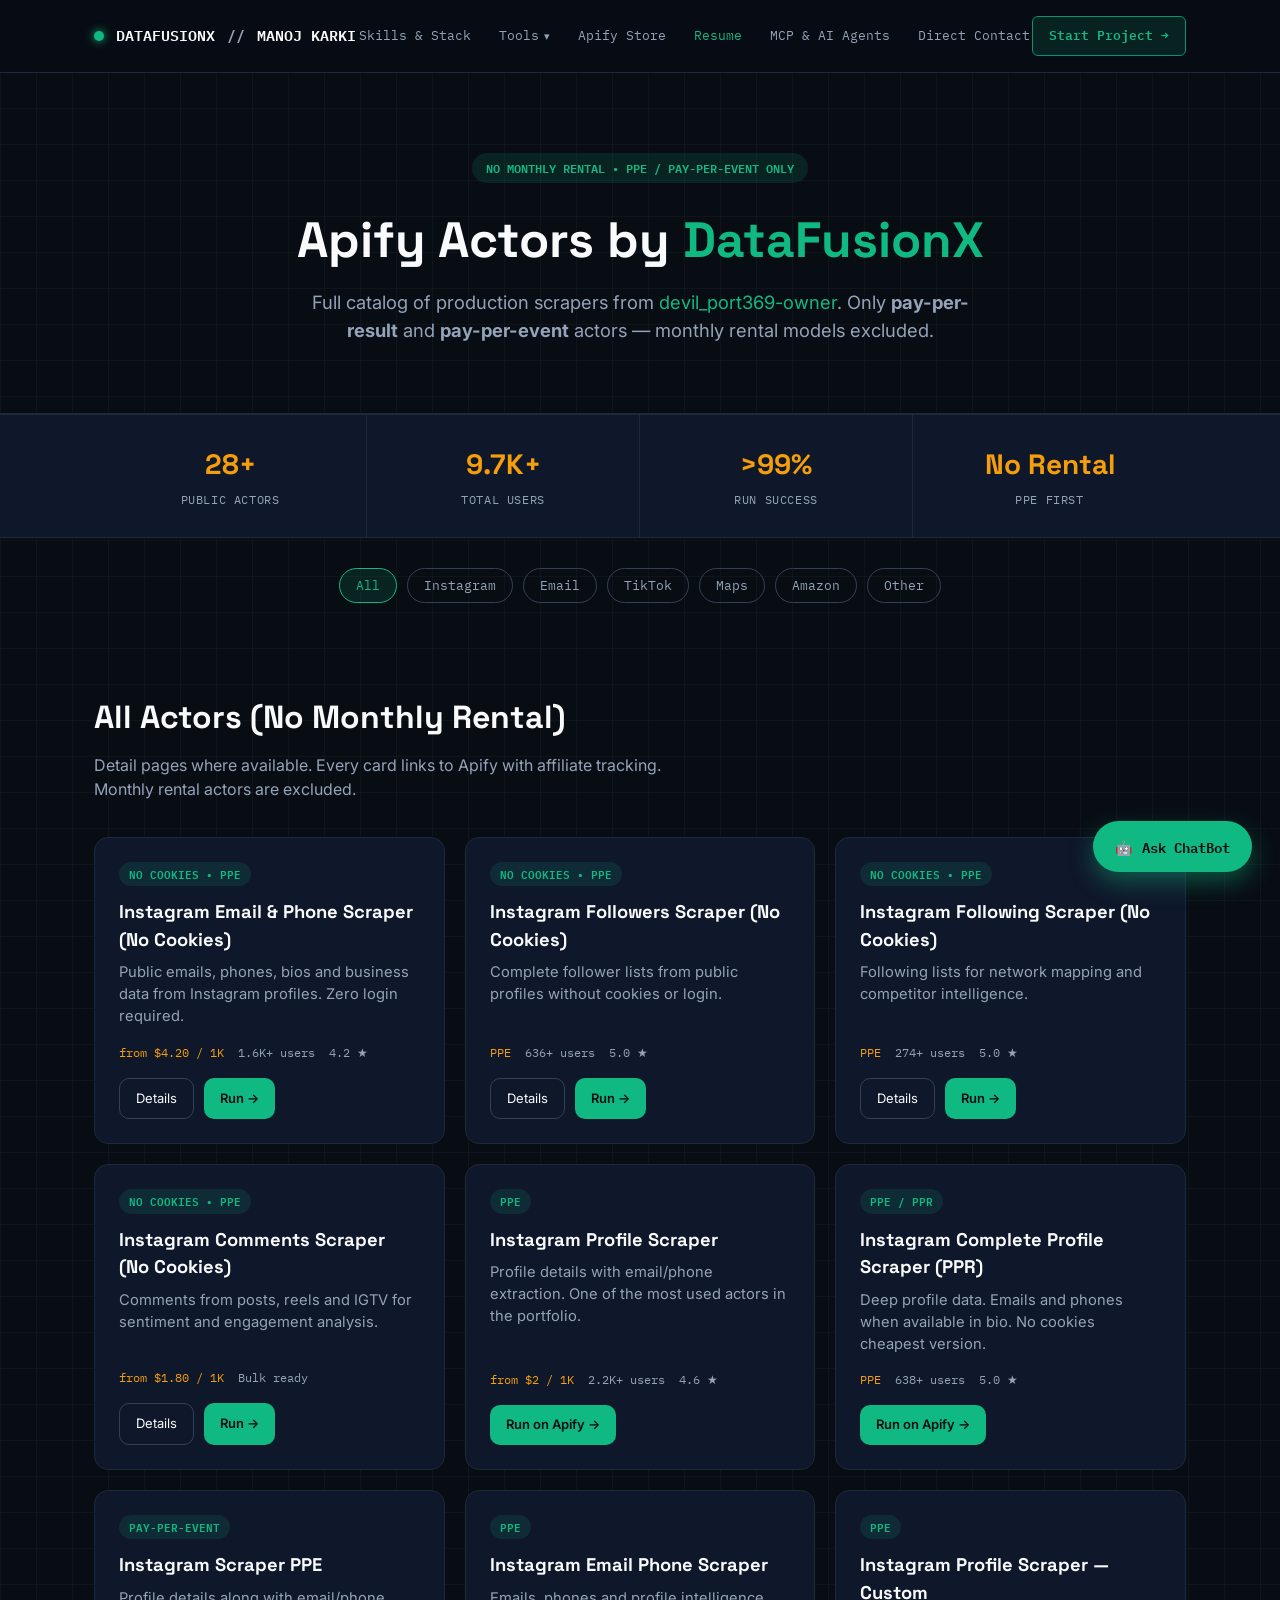
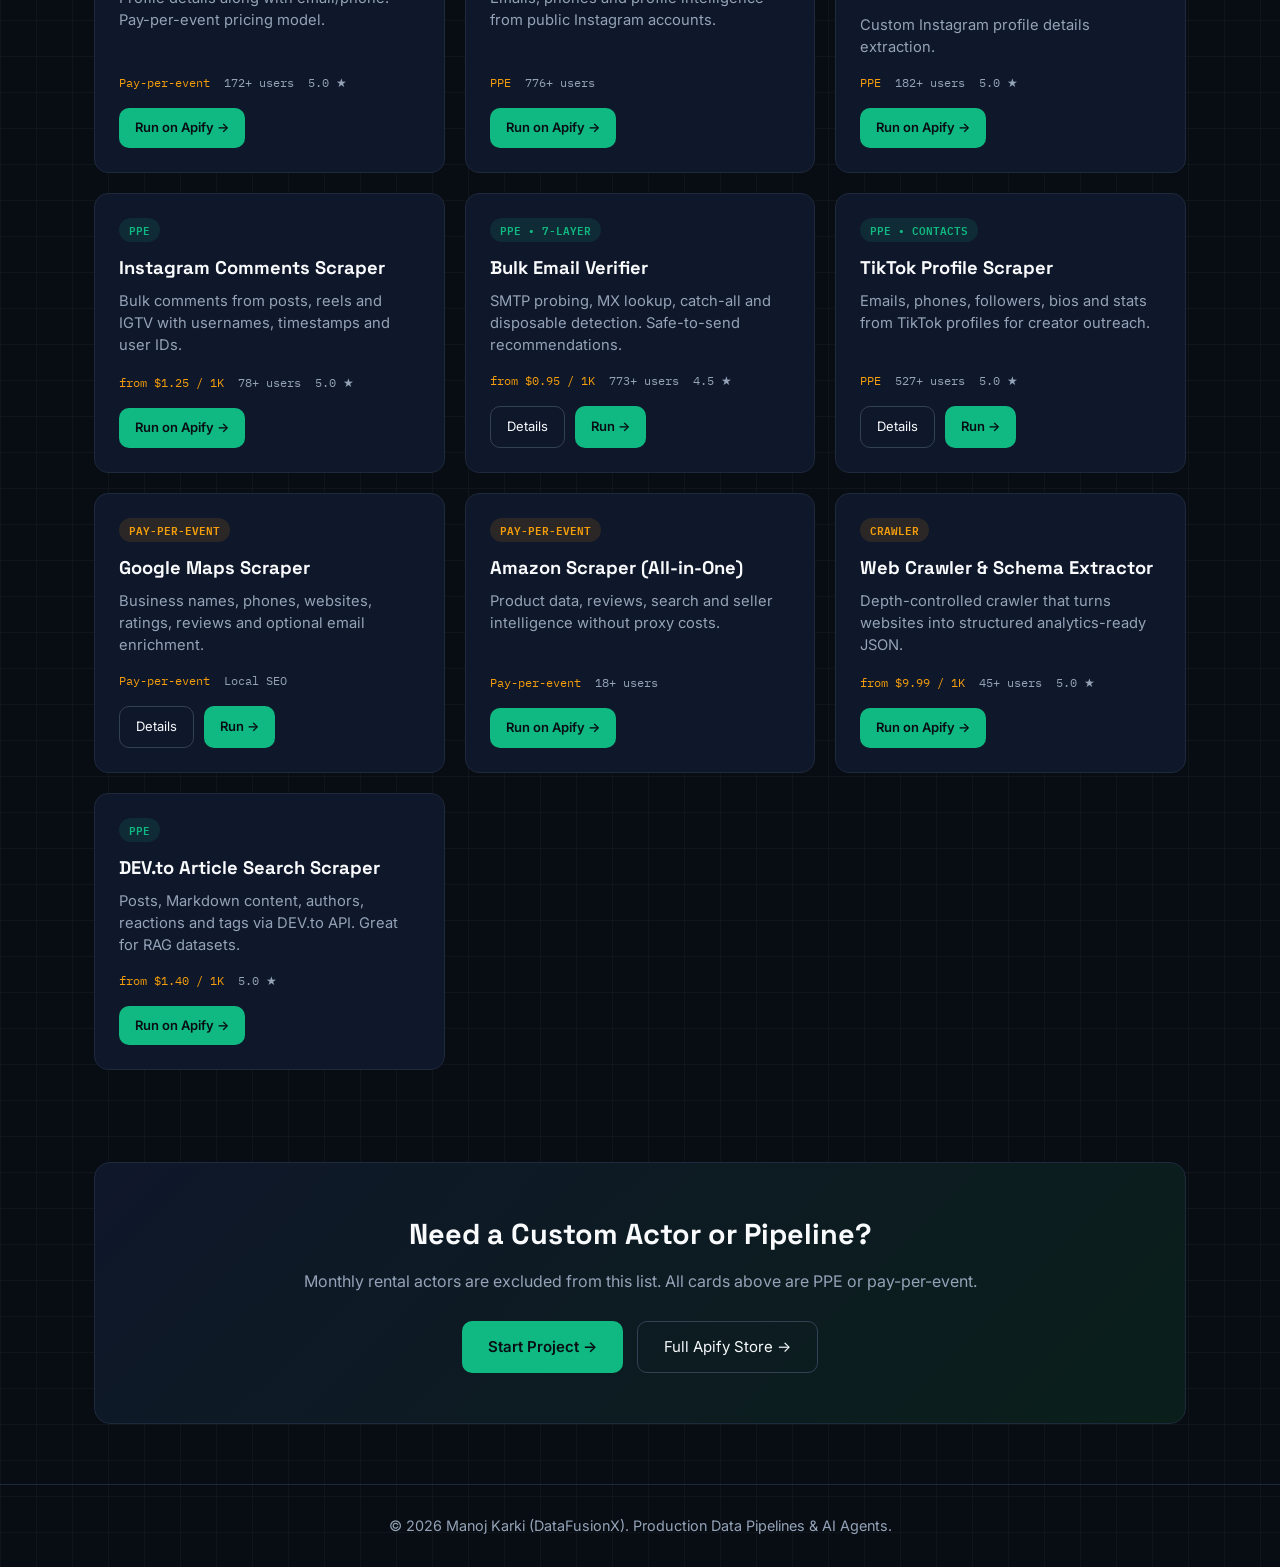
==== commit 711ca38b: "updated resume" ====
--- a/actors.html
+++ b/actors.html
@@ -41,6 +41,7 @@
           </div>
         </div>
         <a href="https://apify.com/devil_port369-owner?fpr=lklf0" target="_blank">Apify Store</a>
+                <a href="/resume.html" style="color:var(--moss);">Resume</a>
         <a href="https://manojkarki2020.com.np/#mcp">MCP & AI Agents</a>
         <a href="https://manojkarki2020.com.np/#contact">Direct Contact</a>
       </nav>
